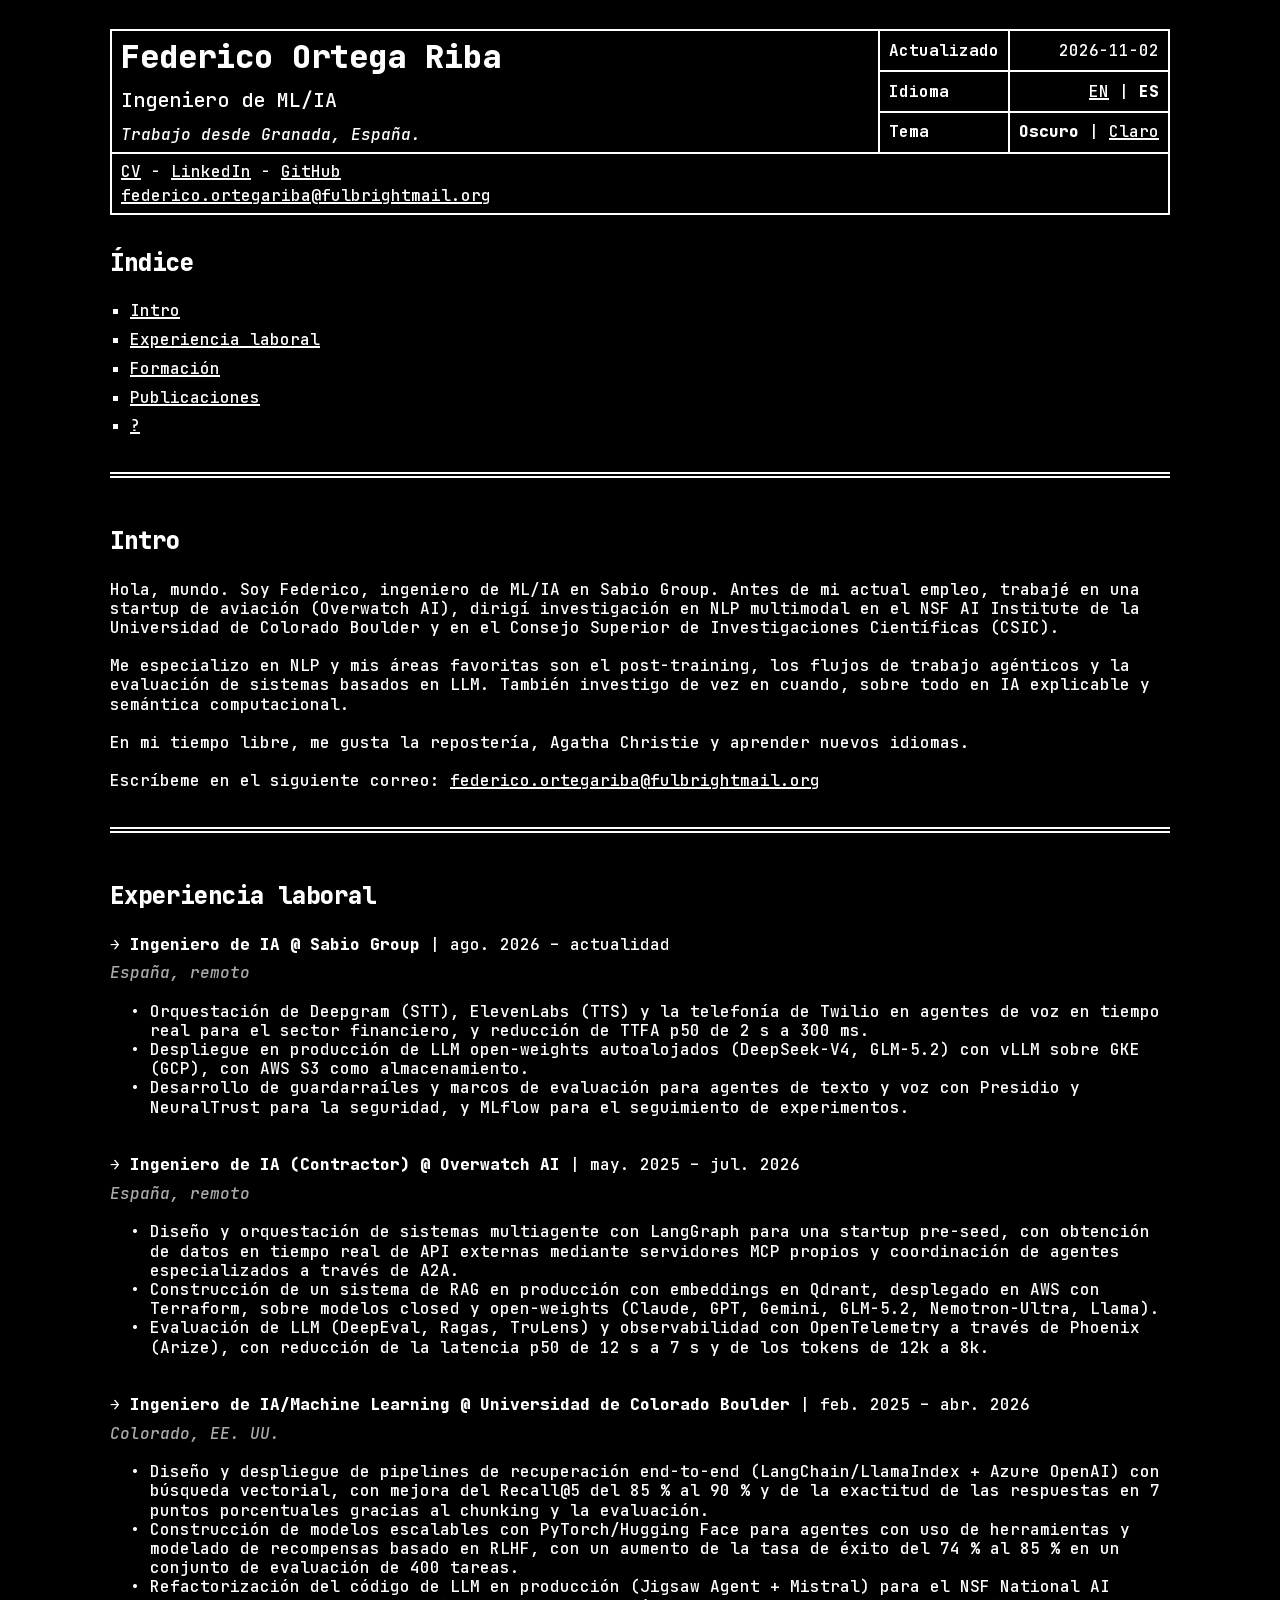
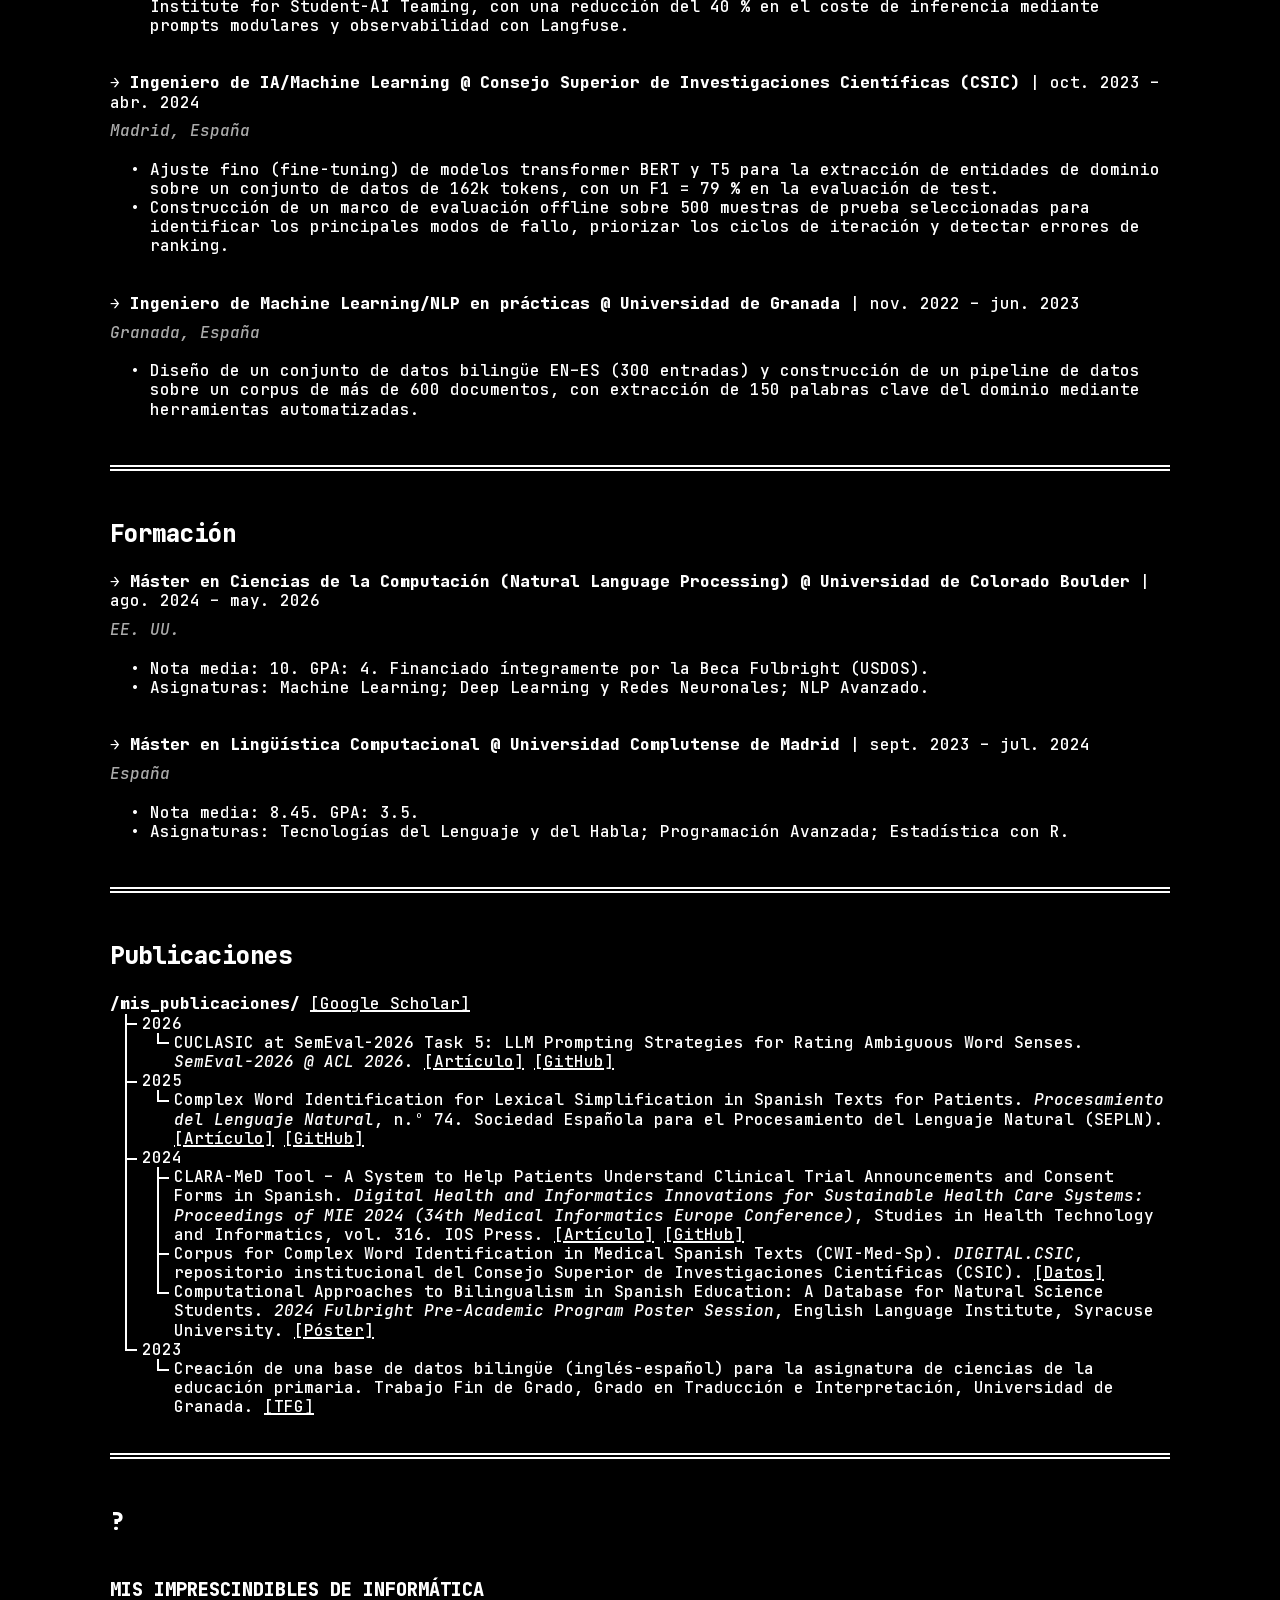
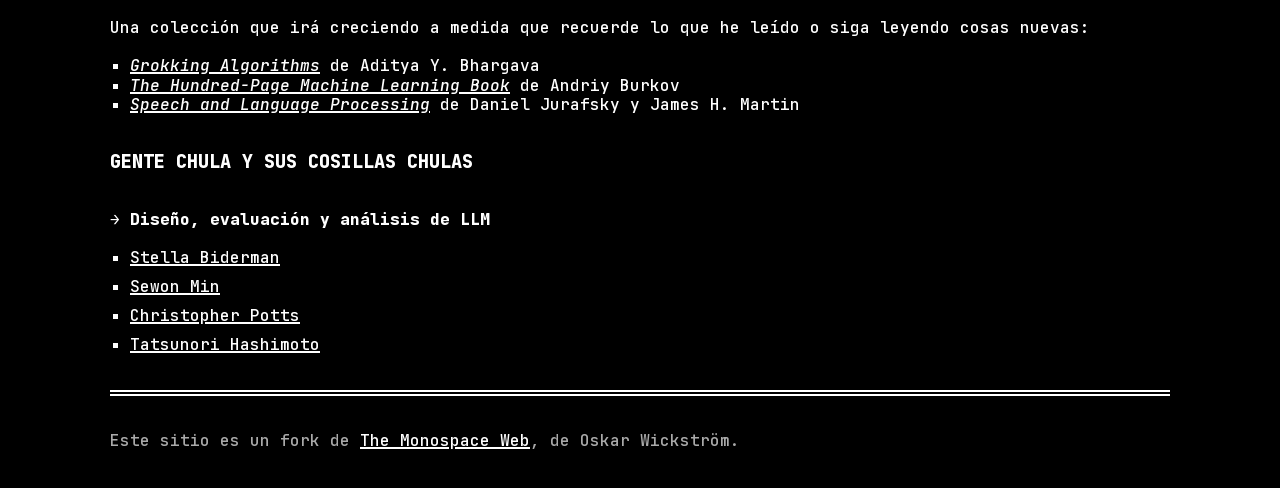
==== es/index.html @ 264e980e "feat(es): add Spanish page" ====
<!DOCTYPE html>
<html xmlns="http://www.w3.org/1999/xhtml" lang="es" xml:lang="es">
<head>
  <meta charset="utf-8" />
  <meta name="generator" content="pandoc" />
  <meta name="viewport" content="width=device-width, initial-scale=1.0, user-scalable=yes" />
  <meta name="author" content="Federico Ortega Riba" />
  <meta name="description" content="Federico Ortega Riba – Ingeniero de ML/IA especializado en sistemas agénticos, RAG, evaluación y observabilidad de LLM. Máster en Ciencias de la Computación (CU Boulder), becario Fulbright." />
  <title>Federico Ortega Riba</title>
  <link rel="canonical" href="https://fede-ortega.github.io/es/" />
  <link rel="icon" href="../favicon.ico?v=1793621128" sizes="32x32" />
  <link rel="icon" href="../favicon.svg?v=1793621128" type="image/svg+xml" />
  <link rel="apple-touch-icon" href="../apple-touch-icon.png?v=1793621128" />
  <meta property="og:type" content="profile" />
  <meta property="og:site_name" content="Federico Ortega Riba" />
  <meta property="og:title" content="Federico Ortega Riba" />
  <meta property="og:description" content="Federico Ortega Riba – Ingeniero de ML/IA especializado en sistemas agénticos, RAG, evaluación y observabilidad de LLM. Máster en Ciencias de la Computación (CU Boulder), becario Fulbright." />
  <meta property="og:url" content="https://fede-ortega.github.io/es/" />
  <meta property="og:locale" content="es_ES" />
  <meta name="twitter:card" content="summary" />
  <link rel="alternate" hreflang="en" href="https://fede-ortega.github.io/" />
  <link rel="alternate" hreflang="es" href="https://fede-ortega.github.io/es/" />
  <link rel="alternate" hreflang="x-default" href="https://fede-ortega.github.io/" />
  <script>
    try {
      if (localStorage.getItem("theme") === "light") {
        document.documentElement.setAttribute("data-theme", "light");
      }
    } catch (e) {}
  </script>
  <link rel="stylesheet" href="../src/reset.css?v=1793621128" />
  <link rel="stylesheet" href="../src/index.css?v=1793621128" />
</head>
<body>
<header>
<table class="header">
  <tr>
    <td rowspan="3" class="width-auto">
      <h1 class="title">Federico Ortega Riba</h1>
      <span class="role">Ingeniero de ML/IA</span>
      <em class="location">Trabajo desde Granada, España.</em>
    </td>
    <th scope="row" class="width-min">Actualizado</th>
    <td class="width-min"><time style="white-space: pre;">2026-11-02</time></td>
  </tr>
  <tr>
    <th scope="row" class="width-min">Idioma</th>
    <td class="width-min"><a href="../" hreflang="en" lang="en">EN</a> | <strong>ES</strong></td>
  </tr>
  <tr>
    <th scope="row" class="width-min">Tema</th>
    <td class="width-min" style="white-space: nowrap;"><button type="button" class="theme-option" data-theme-option="dark" aria-pressed="true">Oscuro</button> | <button type="button" class="theme-option" data-theme-option="light" aria-pressed="false">Claro</button></td>
  </tr>
  <tr>
    <td colspan="3" class="width-auto contact">
      <a href="../files/Federico_OrtegaRiba_Resume.pdf?v=1793621128" target="_blank" class="resume-link">CV</a> - <a href="https://www.linkedin.com/in/federico-ortega-riba/">LinkedIn</a> - <a href="https://github.com/fede-ortega">GitHub</a><br />
      <a href="mailto:federico.ortegariba@fulbrightmail.org">federico.ortegariba<wbr>@fulbrightmail.org</a>
    </td>
  </tr>
</table>
</header>
<nav id="TOC" aria-labelledby="toc-title">
<h2 id="toc-title">Índice</h2>
<ul class="incremental">
<li><a href="#intro" id="toc-intro">Intro</a></li>
<li><a href="#work-experience" id="toc-work-experience">Experiencia laboral</a></li>
<li><a href="#education" id="toc-education">Formación</a></li>
<li><a href="#publications" id="toc-publications">Publicaciones</a></li>
<li><a href="#extra" id="toc-extra"><span aria-hidden="true">?</span><span class="visually-hidden">Extras</span></a></li>
</ul>
</nav>
<main>
<hr>
<h2 id="intro">Intro</h2>
<p>Hola, mundo. Soy Federico, ingeniero de ML/IA en Sabio Group. Antes de mi actual empleo, trabajé en una startup de aviación (Overwatch AI), dirigí investigación en NLP multimodal en el NSF AI Institute de la Universidad de Colorado Boulder y en el Consejo Superior de Investigaciones Científicas (CSIC).</p>
<p>Me especializo en NLP y mis áreas favoritas son el post-training, los flujos de trabajo agénticos y la evaluación de sistemas basados en LLM. También investigo de vez en cuando, sobre todo en IA explicable y semántica computacional.</p>
<p>En mi tiempo libre, me gusta la repostería, Agatha Christie y aprender nuevos idiomas.</p>
<p>Escríbeme en el siguiente correo: <a href="mailto:federico.ortegariba@fulbrightmail.org" class="email">federico.ortegariba<wbr>@fulbrightmail.org</a></p>
<hr>
<h2 id="work-experience">Experiencia laboral</h2>
<div class="entry">
<p class="entry-title">
<span aria-hidden="true">→</span> <strong>Ingeniero de IA @ Sabio Group</strong> | ago. 2026 – actualidad
</p>
<p class="entry-location">
España, remoto
</p>
<ul class="entry-bullets">
<li>
Orquestación de Deepgram (STT), ElevenLabs (TTS) y la telefonía de Twilio en agentes de voz en tiempo real para el sector financiero, y reducción de TTFA p50 de 2 s a 300 ms.
</li>
<li>
Despliegue en producción de LLM open-weights autoalojados (DeepSeek-V4, GLM-5.2) con vLLM sobre GKE (GCP), con AWS S3 como almacenamiento.
</li>
<li>
Desarrollo de guardarraíles y marcos de evaluación para agentes de texto y voz con Presidio y NeuralTrust para la seguridad, y MLflow para el seguimiento de experimentos.
</li>
</ul>
</div>
<div class="entry">
<p class="entry-title">
<span aria-hidden="true">→</span> <strong>Ingeniero de IA (Contractor) @ Overwatch AI</strong> | may. 2025 – jul. 2026
</p>
<p class="entry-location">
España, remoto
</p>
<ul class="entry-bullets">
<li>
Diseño y orquestación de sistemas multiagente con LangGraph para una startup pre-seed, con obtención de datos en tiempo real de API externas mediante servidores MCP propios y coordinación de agentes especializados a través de A2A.
</li>
<li>
Construcción de un sistema de RAG en producción con embeddings en Qdrant, desplegado en AWS con Terraform, sobre modelos closed y open-weights (Claude, GPT, Gemini, GLM-5.2, Nemotron-Ultra, Llama).
</li>
<li>
Evaluación de LLM (DeepEval, Ragas, TruLens) y observabilidad con OpenTelemetry a través de Phoenix (Arize), con reducción de la latencia p50 de 12 s a 7 s y de los tokens de 12k a 8k.
</li>
</ul>
</div>
<div class="entry">
<p class="entry-title">
<span aria-hidden="true">→</span> <strong>Ingeniero de IA/Machine Learning @ Universidad de Colorado Boulder</strong> | feb. 2025 – abr. 2026
</p>
<p class="entry-location">
Colorado, EE. UU.
</p>
<ul class="entry-bullets">
<li>
Diseño y despliegue de pipelines de recuperación end-to-end (LangChain/LlamaIndex + Azure OpenAI) con búsqueda vectorial, con mejora del Recall@5 del 85 % al 90 % y de la exactitud de las respuestas en 7 puntos porcentuales gracias al chunking y la evaluación.
</li>
<li>
Construcción de modelos escalables con PyTorch/Hugging Face para agentes con uso de herramientas y modelado de recompensas basado en RLHF, con un aumento de la tasa de éxito del 74 % al 85 % en un conjunto de evaluación de 400 tareas.
</li>
<li>
Refactorización del código de LLM en producción (Jigsaw Agent + Mistral) para el NSF National AI Institute for Student-AI Teaming, con una reducción del 40 % en el coste de inferencia mediante prompts modulares y observabilidad con Langfuse.
</li>
</ul>
</div>
<div class="entry">
<p class="entry-title">
<span aria-hidden="true">→</span> <strong>Ingeniero de IA/Machine Learning @ Consejo Superior de Investigaciones Científicas (CSIC)</strong> | oct. 2023 – abr. 2024
</p>
<p class="entry-location">
Madrid, España
</p>
<ul class="entry-bullets">
<li>
Ajuste fino (fine-tuning) de modelos transformer BERT y T5 para la extracción de entidades de dominio sobre un conjunto de datos de 162k tokens, con un F1 = 79 % en la evaluación de test.
</li>
<li>
Construcción de un marco de evaluación offline sobre 500 muestras de prueba seleccionadas para identificar los principales modos de fallo, priorizar los ciclos de iteración y detectar errores de ranking.
</li>
</ul>
</div>
<div class="entry">
<p class="entry-title">
<span aria-hidden="true">→</span> <strong>Ingeniero de Machine Learning/NLP en prácticas @ Universidad de Granada</strong> | nov. 2022 – jun. 2023
</p>
<p class="entry-location">
Granada, España
</p>
<ul class="entry-bullets">
<li>
Diseño de un conjunto de datos bilingüe EN–ES (300 entradas) y construcción de un pipeline de datos sobre un corpus de más de 600 documentos, con extracción de 150 palabras clave del dominio mediante herramientas automatizadas.
</li>
</ul>
</div>
<hr>
<h2 id="education">Formación</h2>
<div class="entry">
<p class="entry-title">
<span aria-hidden="true">→</span> <strong>Máster en Ciencias de la Computación (Natural Language Processing) @ Universidad de Colorado Boulder</strong> | ago. 2024 – may. 2026
</p>
<p class="entry-location">
EE. UU.
</p>
<ul class="entry-bullets">
<li>
Nota media: 10. GPA: 4. Financiado íntegramente por la Beca Fulbright (USDOS).
</li>
<li>
Asignaturas: Machine Learning; Deep Learning y Redes Neuronales; NLP Avanzado.
</li>
</ul>
</div>
<div class="entry">
<p class="entry-title">
<span aria-hidden="true">→</span> <strong>Máster en Lingüística Computacional @ Universidad Complutense de Madrid</strong> | sept. 2023 – jul. 2024
</p>
<p class="entry-location">
España
</p>
<ul class="entry-bullets">
<li>
Nota media: 8.45. GPA: 3.5.
</li>
<li>
Asignaturas: Tecnologías del Lenguaje y del Habla; Programación Avanzada; Estadística con R.
</li>
</ul>
</div>
<hr>
<h2 id="publications">Publicaciones</h2>
<ul class="tree">
<li>
<p style="margin: 0;">
<strong>/mis_publicaciones/</strong> <a href="https://scholar.google.com/citations?user=tXc3snQAAAAJ&amp;hl=es">[Google Scholar]</a>
</p>
<ul>
<li>
2026
<ul>
<li>
<span lang="en">CUCLASIC at SemEval-2026 Task 5: LLM Prompting Strategies for Rating Ambiguous Word Senses.</span> <em>SemEval-2026 @ ACL 2026</em>. <a href="https://aclanthology.org/2026.semeval-1.121/">[Artículo]</a> <a href="https://github.com/fede-ortega/SemEval-2026-SharedTask-5">[GitHub]</a>
</li>
</ul>
</li>
<li>
2025
<ul>
<li>
<span lang="en">Complex Word Identification for Lexical Simplification in Spanish Texts for Patients.</span> <em>Procesamiento del Lenguaje Natural</em>, n.º 74. Sociedad Española para el Procesamiento del Lenguaje Natural (SEPLN). <a href="http://journal.sepln.org/sepln/ojs/ojs/index.php/pln/article/view/6669">[Artículo]</a> <a href="https://github.com/fede-ortega/LS-CWI-ES">[GitHub]</a>
</li>
</ul>
</li>
<li>
2024
<ul>
<li>
<span lang="en">CLARA-MeD Tool – A System to Help Patients Understand Clinical Trial Announcements and Consent Forms in Spanish.</span> <em>Digital Health and Informatics Innovations for Sustainable Health Care Systems: Proceedings of MIE 2024 (34th Medical Informatics Europe Conference)</em>, Studies in Health Technology and Informatics, vol. 316. IOS Press. <a href="https://doi.org/10.3233/SHTI240354">[Artículo]</a> <a href="https://github.com/lcampillos/CLARA-MeD">[GitHub]</a>
</li>
<li>
<span lang="en">Corpus for Complex Word Identification in Medical Spanish Texts (CWI-Med-Sp).</span> <em>DIGITAL.CSIC</em>, repositorio institucional del Consejo Superior de Investigaciones Científicas (CSIC). <a href="https://doi.org/10.20350/digitalcsic/16706">[Datos]</a>
</li>
<li>
<span lang="en">Computational Approaches to Bilingualism in Spanish Education: A Database for Natural Science Students.</span> <em>2024 Fulbright Pre-Academic Program Poster Session</em>, English Language Institute, Syracuse University. <a href="https://surface.syr.edu/eli/275/">[Póster]</a>
</li>
</ul>
</li>
<li>
2023
<ul>
<li>
Creación de una base de datos bilingüe (inglés-español) para la asignatura de ciencias de la educación primaria. Trabajo Fin de Grado, Grado en Traducción e Interpretación, Universidad de Granada. <a href="https://digibug.ugr.es/handle/10481/82729">[TFG]</a>
</li>
</ul>
</li>
</ul>
</li>
</ul>
<hr>
<h2 id="extra"><span aria-hidden="true">?</span><span class="visually-hidden">Extras</span></h2>
<h3 id="cs-essentials">
MIS IMPRESCINDIBLES DE INFORMÁTICA
</h3>
<p>
Una colección que irá creciendo a medida que recuerde lo que he leído o siga leyendo cosas nuevas:
</p>
<ul>
<li>
<a href="https://www.manning.com/books/grokking-algorithms-second-edition"><em lang="en">Grokking Algorithms</em></a> de Aditya Y. Bhargava
</li>
<li>
<a href="https://themlbook.com/"><em lang="en">The Hundred-Page Machine Learning Book</em></a> de Andriy Burkov
</li>
<li>
<a href="https://web.stanford.edu/~jurafsky/slp3/"><em lang="en">Speech and Language Processing</em></a> de Daniel Jurafsky y James H. Martin
</li>
</ul>
<h3 id="people">
GENTE CHULA Y SUS COSILLAS CHULAS
</h3>
<h4 id="llm-design">
<span aria-hidden="true">→</span> Diseño, evaluación y análisis de LLM
</h4>
<ul>
<li>
<a href="https://stellabiderman.ai/">Stella Biderman</a>
</li>
<li>
<a href="https://www.sewonmin.com/">Sewon Min</a>
</li>
<li>
<a href="https://web.stanford.edu/~cgpotts/">Christopher Potts</a>
</li>
<li>
<a href="https://thashim.github.io/">Tatsunori Hashimoto</a>
</li>
</ul>
</main>
<hr>
<footer class="site-footer">
  <p>Este sitio es un fork de <a href="https://github.com/owickstrom/the-monospace-web">The Monospace Web</a>, de Oskar Wickström.</p>
</footer>
  <script src="../src/index.js?v=1793621128"></script>
</body>
</html>
---- src/index.css ----
/* JetBrains Mono, self-hosted (SIL Open Font License 1.1, see fonts/OFL.txt). */
@font-face {
  font-family: "JetBrains Mono";
  src: url("../fonts/jbm-latin.woff2") format("woff2");
  font-weight: 100 800;
  font-style: normal;
  font-display: swap;
  unicode-range: U+0000-00FF, U+0131, U+0152-0153, U+02BB-02BC, U+02C6, U+02DA, U+02DC, U+0304, U+0308, U+0329, U+2000-206F, U+20AC, U+2122, U+2191, U+2193, U+2212, U+2215, U+FEFF, U+FFFD;
}
@font-face {
  font-family: "JetBrains Mono";
  src: url("../fonts/jbm-latin-italic.woff2") format("woff2");
  font-weight: 100 800;
  font-style: italic;
  font-display: swap;
  unicode-range: U+0000-00FF, U+0131, U+0152-0153, U+02BB-02BC, U+02C6, U+02DA, U+02DC, U+0304, U+0308, U+0329, U+2000-206F, U+20AC, U+2122, U+2191, U+2193, U+2212, U+2215, U+FEFF, U+FFFD;
}
@font-face {
  font-family: "JetBrains Mono";
  src: url("../fonts/jbm-arrow.woff2") format("woff2");
  font-weight: 100 800;
  font-display: swap;
  unicode-range: U+2192;
}

:root {
  --font-family: "JetBrains Mono", monospace;
  --line-height: 1.20rem;
  --border-thickness: 2px;
  --text-color: #fff;
  --text-color-alt: #aaa;
  --background-color: #000;
  --background-color-alt: #111;

  --font-weight-normal: 500;
  --font-weight-medium: 600;
  --font-weight-bold: 800;

  font-family: var(--font-family);
  font-optical-sizing: auto;
  font-weight: var(--font-weight-normal);
  font-style: normal;
  font-variant-numeric: tabular-nums lining-nums;
  font-size: 16px;
  color-scheme: dark;
}

:root[data-theme="light"] {
  color-scheme: light;
  --text-color: #000;
  --text-color-alt: #666;
  --background-color: #fff;
  --background-color-alt: #eee;
}

* {
  box-sizing: border-box;
}


* + * {
  margin-top: var(--line-height);
}

html {
  display: flex;
  width: 100%;
  margin: 0;
  padding: 0;
  flex-direction: column;
  align-items: center;
  background: var(--background-color);
  color: var(--text-color);
}

body {
  position: relative;
  width: 100%;
  margin: 0;
  padding: var(--line-height) 2ch;
  max-width: calc(min(110ch, round(down, 100%, 1ch)));
  line-height: var(--line-height);
}

@media screen and (max-width: 480px) {
  :root {
    font-size: 14px;
  }
  body {
    padding: var(--line-height) 1ch;
  }
}

h1, h2, h3, h4, h5, h6 {
  font-weight: var(--font-weight-bold);
  margin: calc(var(--line-height) * 2) 0 var(--line-height);
  line-height: var(--line-height);
}

h1 {
  font-size: 2rem;
  line-height: calc(2 * var(--line-height));
  margin-bottom: calc(var(--line-height) * 2);
}
h2 {
  font-size: 1.5rem;
  line-height: calc(2 * var(--line-height));
}

hr {
  position: relative;
  display: block;
  height: var(--line-height);
  margin: calc(var(--line-height) * 1.5) 0;
  border: none;
  color: var(--text-color);
}
hr:after {
  display: block;
  content: "";
  position: absolute;
  top: calc(var(--line-height) / 2 - var(--border-thickness));
  left: 0;
  width: 100%;
  border-top: calc(var(--border-thickness) * 3) double var(--text-color);
  height: 0;
}

a {
  text-decoration-thickness: var(--border-thickness);
}

a:link, a:visited {
  color: var(--text-color);
}

p {
  margin-bottom: var(--line-height);
}

strong {
  font-weight: var(--font-weight-bold);
}
em {
  font-style: italic;
}

sub {
  position: relative;
  display: inline-block;
  margin: 0;
  vertical-align: sub;
  line-height: 0;
  width: calc(1ch / 0.75);
  font-size: .75rem;
}

table {
  position: relative;
  top: calc(var(--line-height) / 2);
  width: calc(round(down, 100%, 1ch));
  border-collapse: collapse;
  margin: 0 0 calc(var(--line-height) * 2);
}

th, td {
  border: var(--border-thickness) solid var(--text-color);
  padding: 
    calc((var(--line-height) / 2))
    calc(1ch - var(--border-thickness) / 2)
    calc((var(--line-height) / 2) - (var(--border-thickness)))
  ;
  line-height: var(--line-height);
  vertical-align: top;
  text-align: left;
}
table tbody tr:first-child > * {
  padding-top: calc((var(--line-height) / 2) - var(--border-thickness));
}


th {
  font-weight: 700;
}
.width-min {
  width: 0%;
}
.width-auto {
  width: 100%;
}

.header {
  margin-bottom: calc(var(--line-height) * 2);
}
.header h1 {
  margin: 0;
}
.header .role {
  display: block;
  margin-top: calc(var(--line-height) / 2);
  font-size: 1.25rem;
  line-height: calc(var(--line-height) * 1.5);
}
.header .location {
  display: block;
  margin-top: calc(var(--line-height) / 2);
}
.theme-option {
  all: unset;
  cursor: pointer;
  text-decoration: underline;
  text-decoration-thickness: var(--border-thickness);
}
.theme-option:focus-visible {
  outline: var(--border-thickness) solid var(--text-color);
  outline-offset: 2px;
}
:root:not([data-theme="light"]) .theme-option[data-theme-option="dark"],
:root[data-theme="light"] .theme-option[data-theme-option="light"] {
  font-weight: var(--font-weight-bold);
  text-decoration: none;
}
.header tr td:last-child {
  text-align: right;
}
.header tr td.contact:last-child {
  text-align: left;
}

p {
  word-break: break-word;
  word-wrap: break-word;
}

img, video {
  display: block;
  width: 100%;
  object-fit: contain;
  overflow: hidden;
}
img {
  font-style: italic;
  color: var(--text-color-alt);
}

details {
  border: var(--border-thickness) solid var(--text-color);
  padding: calc(var(--line-height) - var(--border-thickness)) 1ch;
  margin-bottom: var(--line-height);
}

summary {
  font-weight: var(--font-weight-medium);
  cursor: pointer;
}
details[open] summary {
  margin-bottom: var(--line-height);
}

details ::marker {
  display: inline-block;
  content: '▶';
  margin: 0;
}
details[open] ::marker {
  content: '▼';
}

details :last-child {
  margin-bottom: 0;
}

pre {
  white-space: pre;
  overflow-x: auto;
  margin: var(--line-height) 0;
  overflow-y: hidden;
}
figure pre {
  margin: 0;
}

pre, code {
  font-family: var(--font-family);
}

code {
  font-weight: var(--font-weight-medium);
}

figure {
  margin: calc(var(--line-height) * 2) 3ch;
  overflow-x: auto;
  overflow-y: hidden;
}

figcaption {
  display: block;
  font-style: italic;
  margin-top: var(--line-height);
}

ul, ol {
  padding: 0;
  margin: 0 0 var(--line-height);
}

ul {
  list-style-type: square;
  padding: 0 0 0 2ch;
}
ol {
  list-style-type: none;
  counter-reset: item;
  padding: 0;
}
ol ul,
ol ol,
ul ol,
ul ul {
  padding: 0 0 0 3ch;
  margin: 0;
}
ol li:before { 
  content: counters(item, ".") ". ";
  counter-increment: item;
  font-weight: var(--font-weight-medium);
}

li {
  margin: 0;
  padding: 0;
}

li::marker {
  line-height: 0;
}


input, button, textarea {
  border: var(--border-thickness) solid var(--text-color);
  padding: 
    calc(var(--line-height) / 2 - var(--border-thickness))
    calc(1ch - var(--border-thickness));
  margin: 0;
  font: inherit;
  font-weight: inherit;
  height: calc(var(--line-height) * 2);
  width: auto;
  overflow: visible;
  background: var(--background-color);
  color: var(--text-color);
  line-height: normal;
  -webkit-font-smoothing: inherit;
  -moz-osx-font-smoothing: inherit;
  -webkit-appearance: none;
}

input[type=checkbox],
input[type=radio] {
  display: inline-grid;
  place-content: center;
  vertical-align: top;
  width: 2ch;
  height: var(--line-height);
  cursor: pointer;
}
input[type=checkbox]:checked:before,
input[type=radio]:checked:before {
  content: "";
  width: 1ch;
  height: calc(var(--line-height) / 2);
  background: var(--text-color);
}
input[type=radio],
input[type=radio]:before {
  border-radius: 100%;
}

button:focus, input:focus {
  --border-thickness: 3px;
  outline: none;
}

input {
  width: calc(round(down, 100%, 1ch));
}
::placeholder {
  color: var(--text-color-alt);
  opacity: 1;
}
::-ms-input-placeholder {
  color: var(--text-color-alt);
}
button::-moz-focus-inner {
  padding: 0;
  border: 0
}

button {
  text-transform: uppercase;
  font-weight: var(--font-weight-medium);
  cursor: pointer;
}

button:hover {
  background: var(--background-color-alt);
}
button:active {
  transform: translate(2px, 2px);
}

label {
  display: block;
  width: calc(round(down, 100%, 1ch));
  height: auto;
  line-height: var(--line-height);
  font-weight: var(--font-weight-medium);
  margin: 0;
}

label input {
  width: 100%;
}

.tree, .tree ul {
  position: relative;
  padding-left: 0;
  list-style-type: none;
  line-height: var(--line-height);
}
.tree ul {
  margin: 0;
}
.tree ul li {
  position: relative;
  padding-left: 1.5ch;
  margin-left: 1.5ch;
  border-left: var(--border-thickness) solid var(--text-color);
}
.tree ul li:before {
  position: absolute;
  display: block;
  top: calc(var(--line-height) / 2);
  left: 0;
  content: "";
  width: 1ch;
  border-bottom: var(--border-thickness) solid var(--text-color);
}
.tree ul li:last-child {
  border-left: none;
  padding-left: calc(1.5ch + var(--border-thickness));
}
.tree ul li:last-child:before {
  width: calc(1ch + var(--border-thickness));
}
.tree ul li:last-child:after {
  position: absolute;
  display: block;
  top: 0;
  left: 0;
  content: "";
  height: calc(var(--line-height) / 2);
  border-left: var(--border-thickness) solid var(--text-color);
}

.grid {
  --grid-cells: 0;
  display: flex;
  gap: 1ch;
  width: calc(round(down, 100%, (1ch * var(--grid-cells)) - (1ch * var(--grid-cells) - 1)));
  margin-bottom: var(--line-height);
}

.grid > *,
.grid > input {
  flex: 0 0 calc(round(down, (100% - (1ch * (var(--grid-cells) - 1))) / var(--grid-cells), 1ch));
}
.grid:has(> :last-child:nth-child(1)) { --grid-cells: 1; }
.grid:has(> :last-child:nth-child(2)) { --grid-cells: 2; }
.grid:has(> :last-child:nth-child(3)) { --grid-cells: 3; }
.grid:has(> :last-child:nth-child(4)) { --grid-cells: 4; }
.grid:has(> :last-child:nth-child(5)) { --grid-cells: 5; }
.grid:has(> :last-child:nth-child(6)) { --grid-cells: 6; }
.grid:has(> :last-child:nth-child(7)) { --grid-cells: 7; }
.grid:has(> :last-child:nth-child(8)) { --grid-cells: 8; }
.grid:has(> :last-child:nth-child(9)) { --grid-cells: 9; }

/* DEBUG UTILITIES */

.debug .debug-grid {
  --color: color-mix(in srgb, var(--text-color) 10%, var(--background-color) 90%);
  position: absolute;
  top: 0;
  left: 0;
  right: 0;
  bottom: 0;
  z-index: -1;
  background-image:
    repeating-linear-gradient(var(--color) 0 1px, transparent 1px 100%),
    repeating-linear-gradient(90deg, var(--color) 0 1px, transparent 1px 100%);
  background-size: 1ch var(--line-height);
  margin: 0;
}

.debug .off-grid {
  background: rgba(255, 0, 0, 0.1);
}

.debug-toggle-label {
  text-align: right;
}


.entry {
  margin: 0 0 calc(var(--line-height) * 2);
}
.entry p {
  margin: 0;
}
.entry-title {
  hyphens: manual;
}
.entry-location {
  margin-top: calc(var(--line-height) / 2) !important;
  color: var(--text-color-alt);
  font-style: italic;
}
.entry-bullets {
  list-style: none;
  margin: var(--line-height) 0 0;
  padding: 0 0 0 4ch;
}
.entry-bullets li {
  position: relative;
}
.entry-bullets li::before {
  content: "•";
  content: "•" / "";
  position: absolute;
  left: -2ch;
}

.header tr > th.width-min,
.header tr > td.width-min {
  padding-top: calc(var(--line-height) / 4);
  padding-bottom: calc(var(--line-height) / 4);
  vertical-align: middle;
}
.header td.contact {
  padding-top: calc((var(--line-height) / 2) - var(--border-thickness) + 1px);
  padding-bottom: calc((var(--line-height) / 2) - var(--border-thickness));
}
.header .resume-link {
  display: inline-block;
  margin-bottom: calc(var(--line-height) / 4);
}
#TOC li + li,
#people ~ ul li + li {
  margin-top: calc(var(--line-height) / 2);
}
.site-footer {
  color: var(--text-color-alt);
}
a[href^="mailto:"] {
  display: inline-block;
  margin-top: 0;
  hyphens: manual;
  overflow-wrap: anywhere;
}

.visually-hidden {
  position: absolute !important;
  width: 1px;
  height: 1px;
  margin: -1px;
  padding: 0;
  border: 0;
  overflow: hidden;
  clip: rect(0 0 0 0);
  clip-path: inset(50%);
  white-space: nowrap;
}

/* Restack the header on narrow screens so it never overflows the viewport. */
@media screen and (max-width: 520px) {
  .header {
    display: block;
  }
  .header tbody {
    display: grid;
    grid-template-columns: auto 1fr;
    border-top: var(--border-thickness) solid var(--text-color);
    border-left: var(--border-thickness) solid var(--text-color);
  }
  .header tr {
    display: contents;
  }
  .header th,
  .header td {
    width: auto;
    margin: 0;
    border-width: 0 var(--border-thickness) var(--border-thickness) 0;
  }
  .header td[rowspan],
  .header td[colspan] {
    grid-column: 1 / -1;
  }
}

/* Always print in the light palette. */
@media print {
  .entry, .tree li li { break-inside: avoid; }
  h2, h3, h4, .tree > li > p { break-after: avoid; }
  :root {
    color-scheme: light;
    --text-color: #000;
    --text-color-alt: #555;
    --background-color: #fff;
    --background-color-alt: #eee;
  }
}
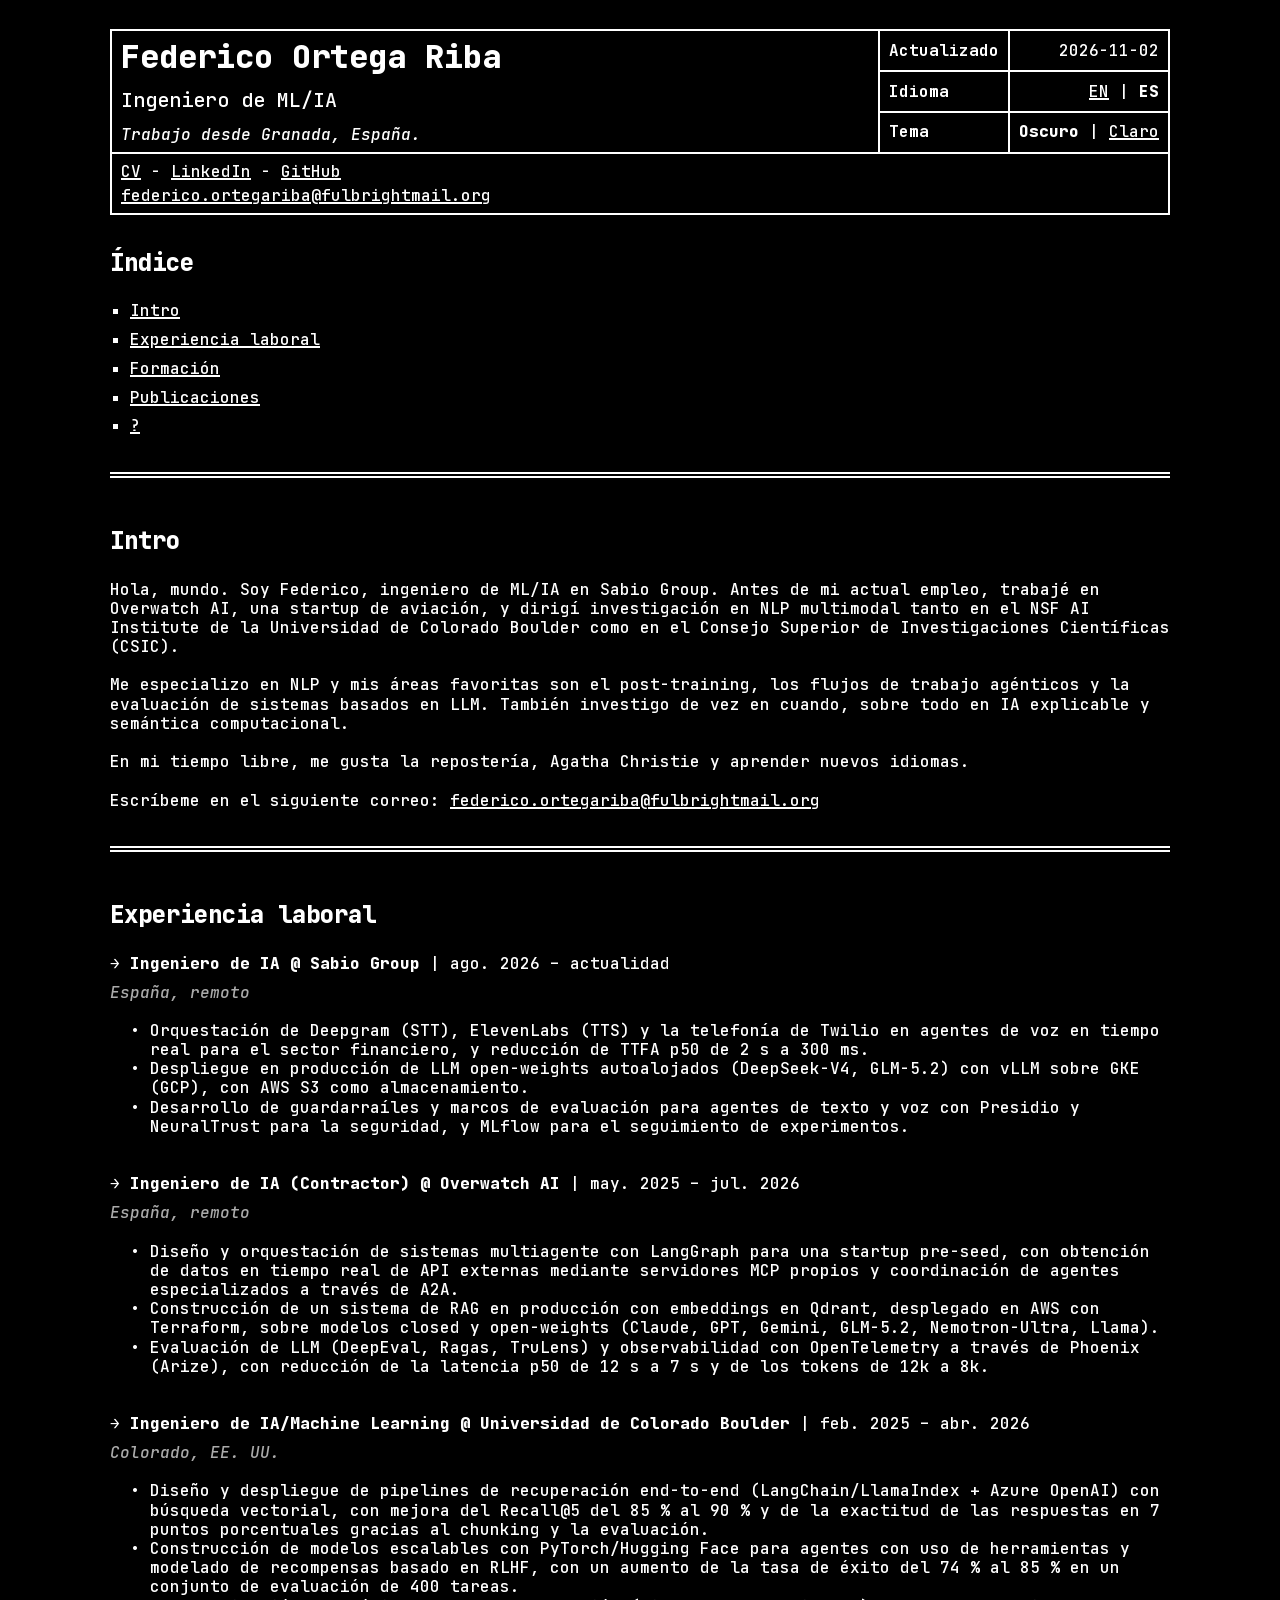
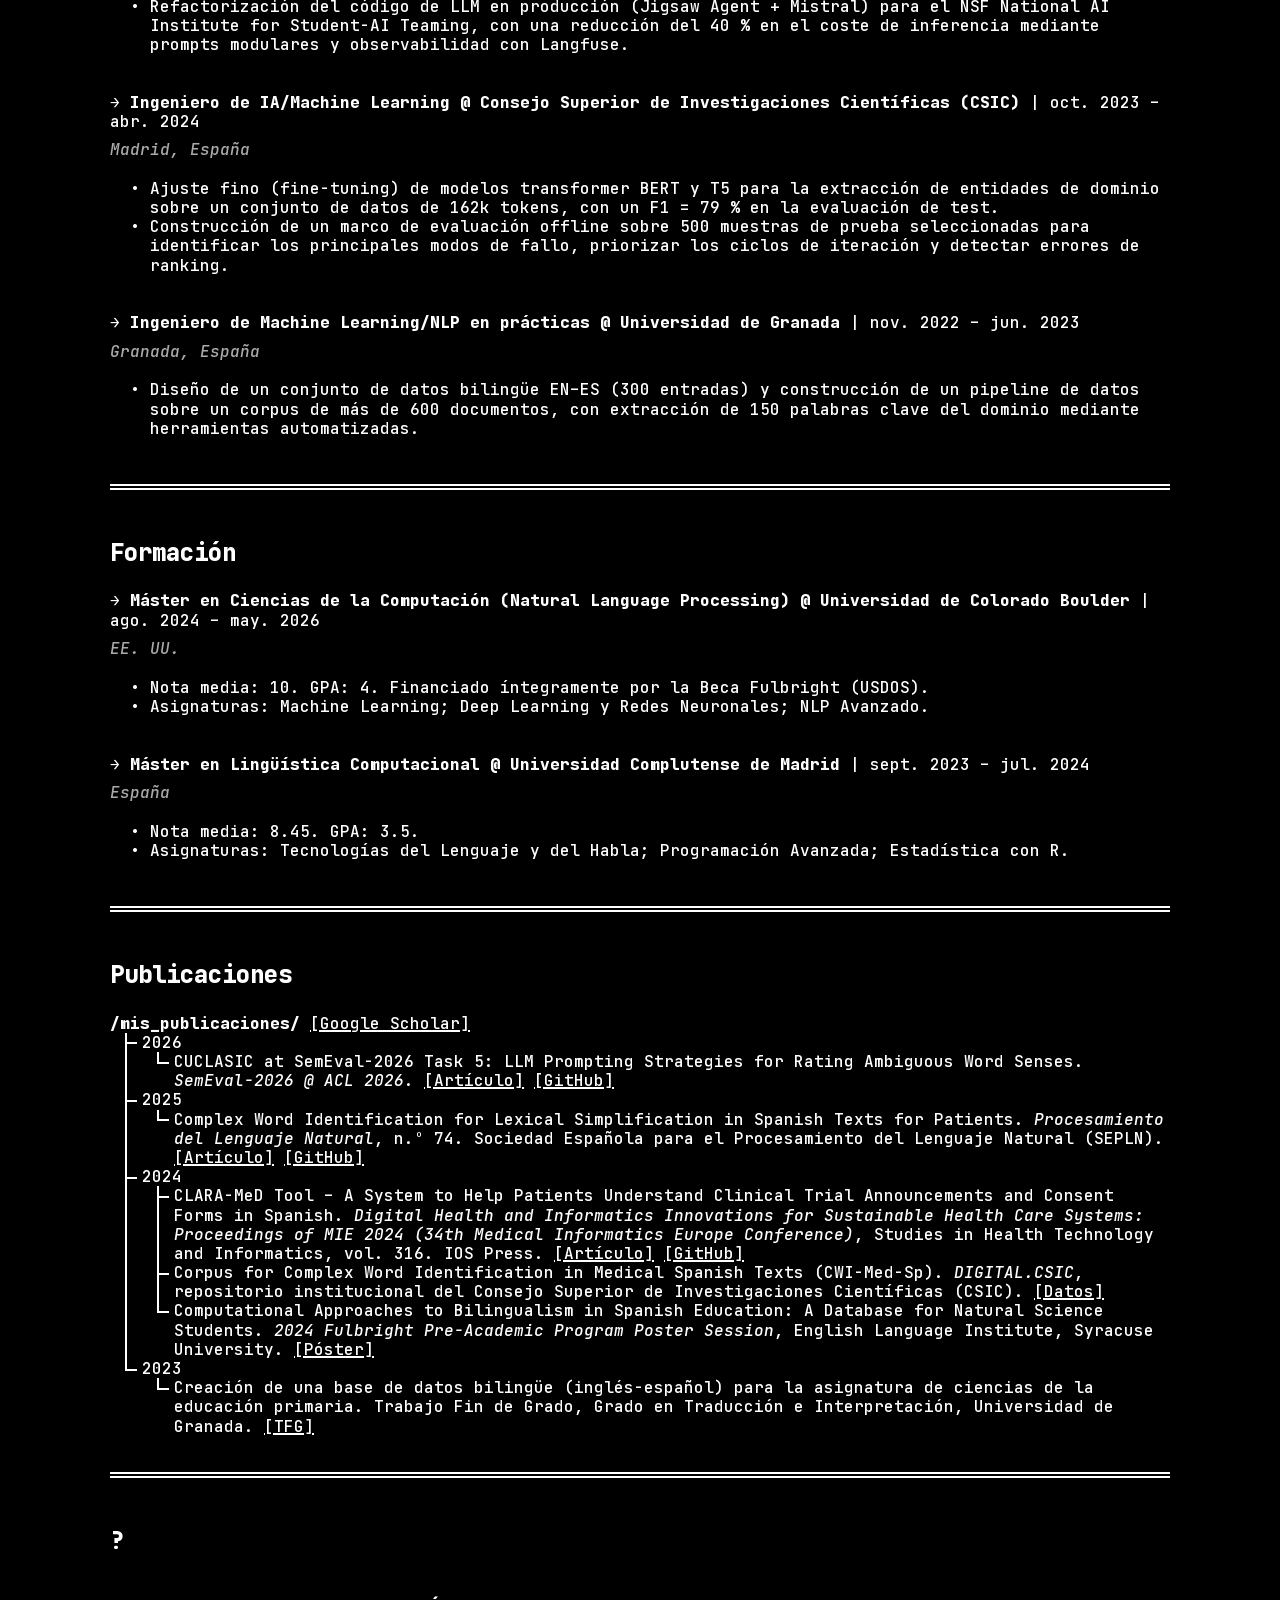
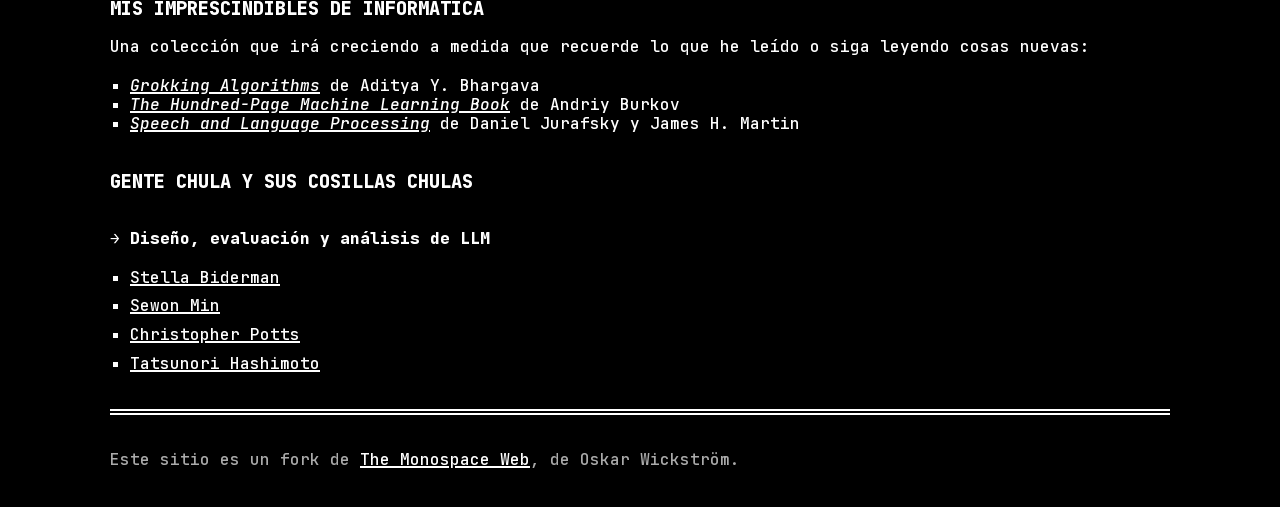
==== commit 2278a25f: "feat: reword intro about past roles" ====
--- a/es/index.html
+++ b/es/index.html
@@ -8,9 +8,9 @@
   <meta name="description" content="Federico Ortega Riba – Ingeniero de ML/IA especializado en sistemas agénticos, RAG, evaluación y observabilidad de LLM. Máster en Ciencias de la Computación (CU Boulder), becario Fulbright." />
   <title>Federico Ortega Riba</title>
   <link rel="canonical" href="https://fede-ortega.github.io/es/" />
-  <link rel="icon" href="../favicon.ico?v=1793621128" sizes="32x32" />
-  <link rel="icon" href="../favicon.svg?v=1793621128" type="image/svg+xml" />
-  <link rel="apple-touch-icon" href="../apple-touch-icon.png?v=1793621128" />
+  <link rel="icon" href="../favicon.ico?v=1793623201" sizes="32x32" />
+  <link rel="icon" href="../favicon.svg?v=1793623201" type="image/svg+xml" />
+  <link rel="apple-touch-icon" href="../apple-touch-icon.png?v=1793623201" />
   <meta property="og:type" content="profile" />
   <meta property="og:site_name" content="Federico Ortega Riba" />
   <meta property="og:title" content="Federico Ortega Riba" />
@@ -28,8 +28,8 @@
       }
     } catch (e) {}
   </script>
-  <link rel="stylesheet" href="../src/reset.css?v=1793621128" />
-  <link rel="stylesheet" href="../src/index.css?v=1793621128" />
+  <link rel="stylesheet" href="../src/reset.css?v=1793623201" />
+  <link rel="stylesheet" href="../src/index.css?v=1793623201" />
 </head>
 <body>
 <header>
@@ -53,7 +53,7 @@
   </tr>
   <tr>
     <td colspan="3" class="width-auto contact">
-      <a href="../files/Federico_OrtegaRiba_Resume.pdf?v=1793621128" target="_blank" class="resume-link">CV</a> - <a href="https://www.linkedin.com/in/federico-ortega-riba/">LinkedIn</a> - <a href="https://github.com/fede-ortega">GitHub</a><br />
+      <a href="../files/Federico_OrtegaRiba_Resume.pdf?v=1793623201" target="_blank" class="resume-link">CV</a> - <a href="https://www.linkedin.com/in/federico-ortega-riba/">LinkedIn</a> - <a href="https://github.com/fede-ortega">GitHub</a><br />
       <a href="mailto:federico.ortegariba@fulbrightmail.org">federico.ortegariba<wbr>@fulbrightmail.org</a>
     </td>
   </tr>
@@ -72,7 +72,7 @@
 <main>
 <hr>
 <h2 id="intro">Intro</h2>
-<p>Hola, mundo. Soy Federico, ingeniero de ML/IA en Sabio Group. Antes de mi actual empleo, trabajé en una startup de aviación (Overwatch AI), dirigí investigación en NLP multimodal en el NSF AI Institute de la Universidad de Colorado Boulder y en el Consejo Superior de Investigaciones Científicas (CSIC).</p>
+<p>Hola, mundo. Soy Federico, ingeniero de ML/IA en Sabio Group. Antes de mi actual empleo, trabajé en Overwatch AI, una startup de aviación, y dirigí investigación en NLP multimodal tanto en el NSF AI Institute de la Universidad de Colorado Boulder como en el Consejo Superior de Investigaciones Científicas (CSIC).</p>
 <p>Me especializo en NLP y mis áreas favoritas son el post-training, los flujos de trabajo agénticos y la evaluación de sistemas basados en LLM. También investigo de vez en cuando, sobre todo en IA explicable y semántica computacional.</p>
 <p>En mi tiempo libre, me gusta la repostería, Agatha Christie y aprender nuevos idiomas.</p>
 <p>Escríbeme en el siguiente correo: <a href="mailto:federico.ortegariba@fulbrightmail.org" class="email">federico.ortegariba<wbr>@fulbrightmail.org</a></p>
@@ -291,6 +291,6 @@
 <footer class="site-footer">
   <p>Este sitio es un fork de <a href="https://github.com/owickstrom/the-monospace-web">The Monospace Web</a>, de Oskar Wickström.</p>
 </footer>
-  <script src="../src/index.js?v=1793621128"></script>
+  <script src="../src/index.js?v=1793623201"></script>
 </body>
 </html>
--- a/src/index.css
+++ b/src/index.css
@@ -551,6 +551,10 @@
   padding-top: calc((var(--line-height) / 2) - var(--border-thickness) + 1px);
   padding-bottom: calc((var(--line-height) / 2) - var(--border-thickness));
 }
+/* Firefox applies the `* + *` margin to <br>, which adds an empty line above the contact links. */
+br {
+  margin-top: 0;
+}
 .header .resume-link {
   display: inline-block;
   margin-bottom: calc(var(--line-height) / 4);
